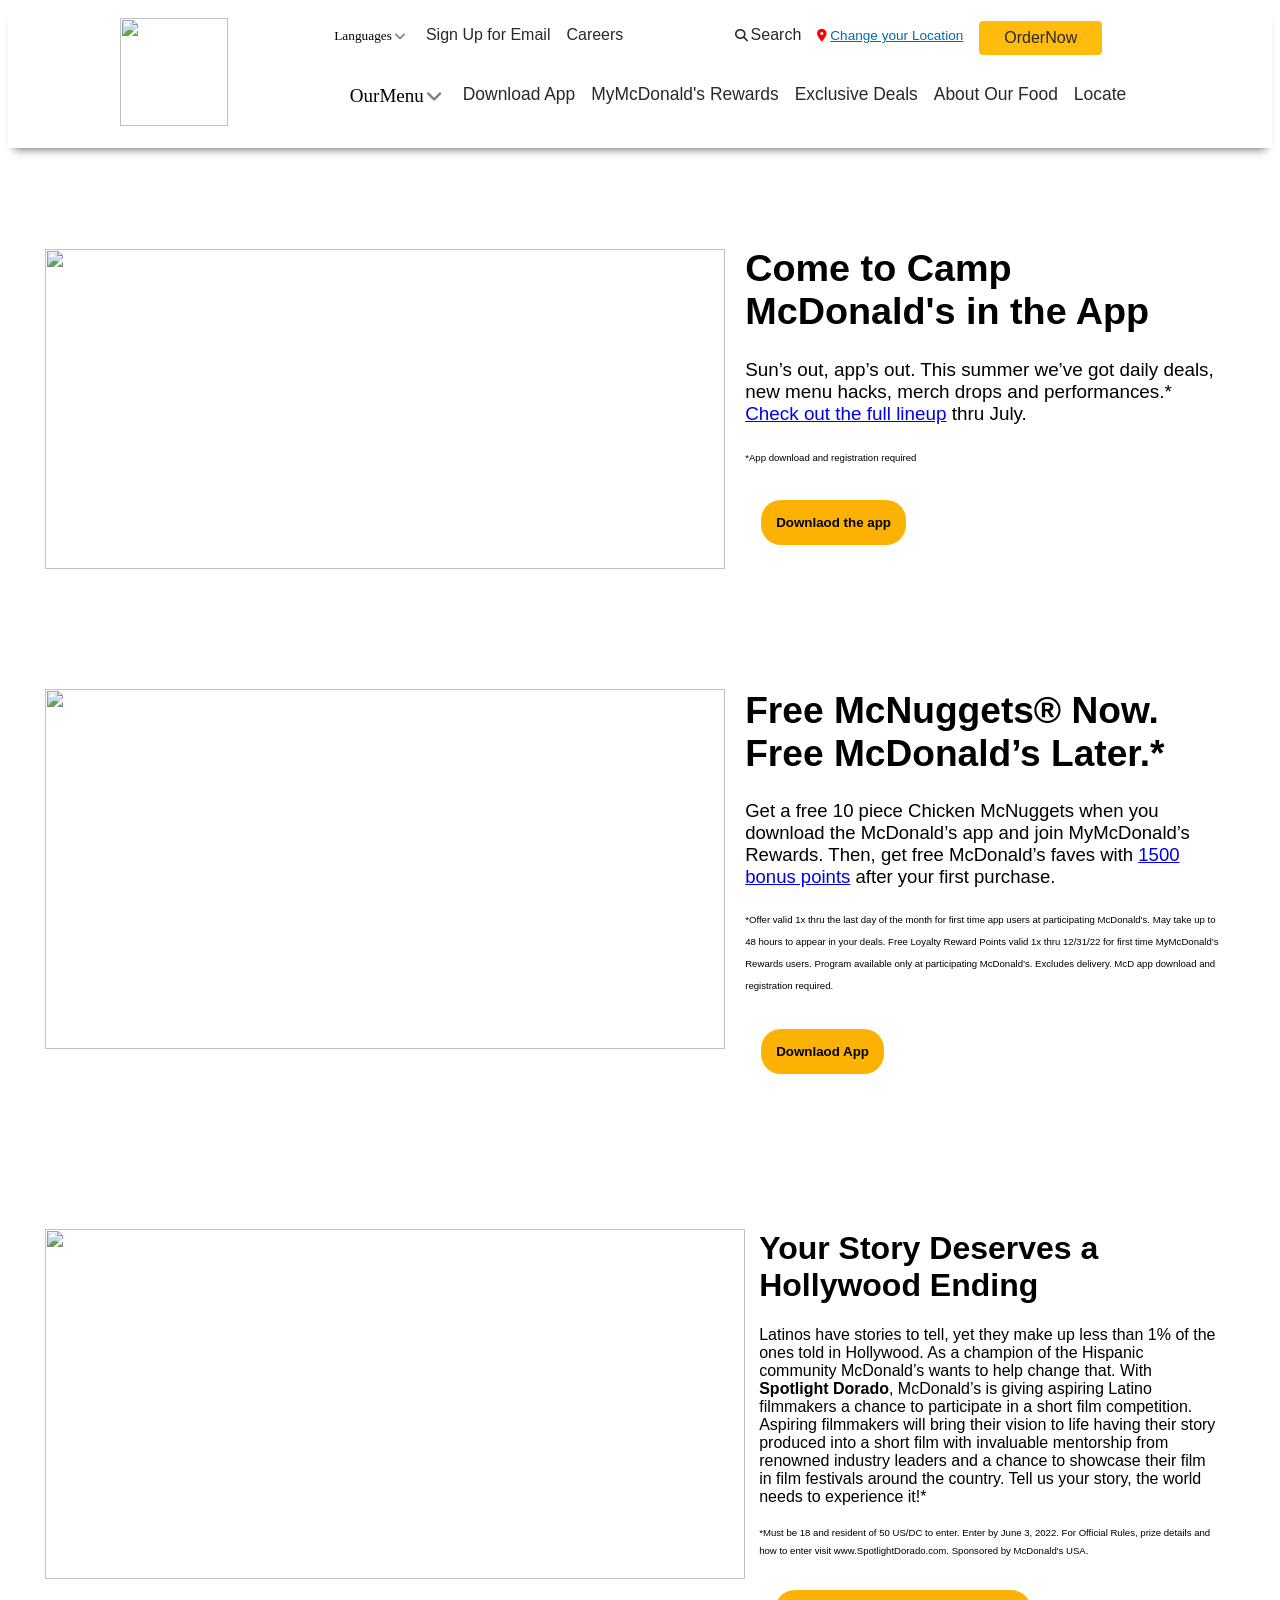
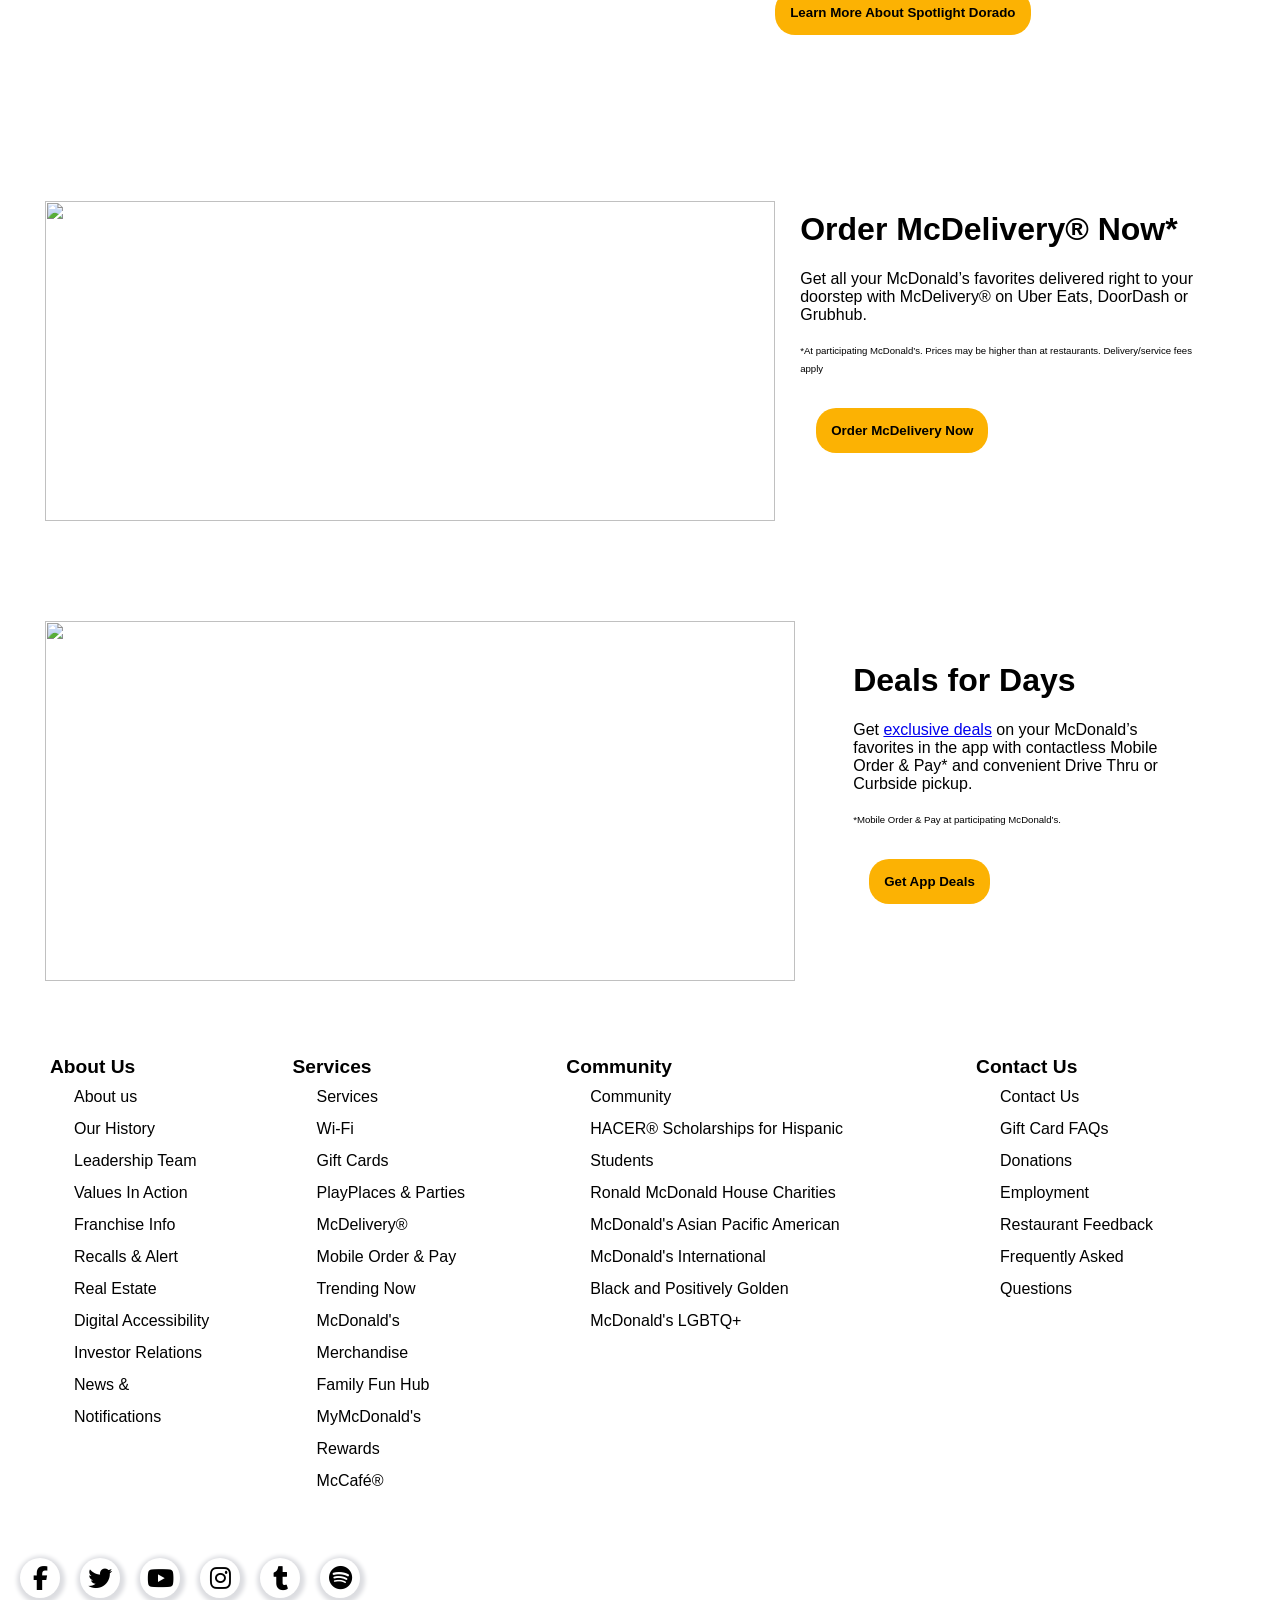
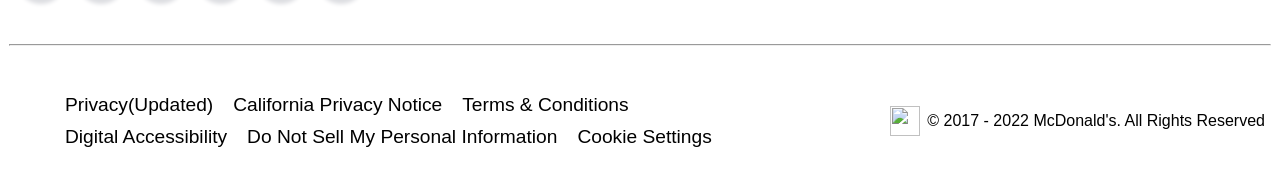
==== index.html @ 28e71dea "Rename" ====
<!DOCTYPE html>
<html lang="en">

<head>
    <meta charset="UTF-8">
    <meta http-equiv="X-UA-Compatible" content="IE=edge">
    <meta name="viewport" content="width=device-width, initial-scale=1.0">
    <title>McDonald's</title>
    <link rel="stylesheet" href="https://cdnjs.cloudflare.com/ajax/libs/font-awesome/6.1.1/css/all.min.css"
        integrity="sha512-KfkfwYDsLkIlwQp6LFnl8zNdLGxu9YAA1QvwINks4PhcElQSvqcyVLLD9aMhXd13uQjoXtEKNosOWaZqXgel0g=="
        crossorigin="anonymous" referrerpolicy="no-referrer" />

    <link rel="stylesheet" href="navbar.css">
    <link rel="stylesheet" href="food.css">
    <link rel="stylesheet" href="middle.css">
    <link rel="stylesheet" href="logo.css">
    <link rel="stylesheet" href="footer.css">

</head>

<body>
    <div class="OuterNav">
        <div class="InnerNav">
            <img src="/macclone/images/maclogo.jpg" alt="" class="maclogo">
            <div class="Datacontentnav1">
                <div class="Nav1List">
                    <ul class="ListItems-0">
                        <li class="language">
                            <button class="cls" onclick="langshow()">Languages<i
                                    class="fa-solid fa-angle-down langd"></i></button>
                            <ul class="lang">
                                <li>English</li>
                                <li>English</li>
                            </ul>
                        </li>
                        <li><a href="https://www.mcdonalds.com/us/en-us/mcdonalds-email-signup.html"
                                class="menulink">Sign Up for Email</a></li>
                        <li><a href="https://www.mcdonalds.com/us/en-us/mcdonalds-careers.html"
                                class="menulink">Careers</a></li>
                    </ul>
                </div>
                <div class="Nav2List">
                    <ul class="ListItems-1">
                        <li><i class="fa-solid fa-magnifying-glass"></i><a href="" class="menulink">Search</a></li>
                        <li><i class="fa-solid fa-location-dot"></i><a
                                href="https://www.mcdonalds.com/us/en-us/restaurant-locator.html" class="locn">Change
                                your Location</a></li>
                        <li><Button class="Ordernow">OrderNow</Button></li>
                        <li></li>
                    </ul>
                </div>
            </div>
            <div class="Datacontentnav2">
                <ul class="ListItems-2">
                    <li class="ourmenu"><button onclick="hideshow()">OurMenu<i
                                class="fa-solid fa-angle-down mend"></i></button>
                    </li>
                    <li><a href="https://www.mcdonalds.com/us/en-us/download-app.html" class="menulink">Download App</a>
                    </li>
                    <li><a href="https://www.mcdonalds.com/us/en-us/mymcdonalds.html" class="menulink">MyMcDonald's
                            Rewards</a></li>
                    <li><a href="https://www.mcdonalds.com/us/en-us/deals.html" class="menulink">Exclusive Deals</a>
                    </li>
                    <li><a href="https://www.mcdonalds.com/us/en-us/about-our-food.html" class="menulink">About Our
                            Food</a></li>
                    <li><a href="https://www.mcdonalds.com/us/en-us/restaurant-locator.html" class="menulink">Locate</a>
                    </li>
                </ul>
            </div>
        </div>
    </div>

    <div class="Outer">
        <div class="ForFoodMenu">
            <div class="ForFood">
                <ul class="Food">
                    <li><a href="" class="foodimage"><img src="/macclone/images/food1.jpg" alt=""></a><span
                            class="text">Beverages</span></li>
                    <li><a href="" class="foodimage"><img src="/macclone/images/food2.jpg" alt=""></a><span
                            class="text">Combo Meal</span></li>
                    <li><a href="" class="foodimage"><img src="/macclone/images/food3.jpg" alt=""></a><span
                            class="text">McCafé® Bakery</span></li>
                    <li><a href="" class="foodimage"><img src="/macclone/images/food4.jpg" alt=""></a><span
                            class="text">BreakFast</span></li>
                    <li><a href="" class="foodimage"><img src="/macclone/images/food5.jpg" alt=""></a><span
                            class="text">Dessert & Shakes</span></li>
                    <li><a href="" class="foodimage"><img src="/macclone/images/food6.jpg" alt=""></a><span
                            class="text">Snacks and sides</span></li>
                    <li><a href="" class="foodimage"><img src="/macclone/images/food7.jpg" alt=""></a><span
                            class="text">Burgers</span></li>
                    <li><a href="" class="foodimage"><img src="/macclone/images/food8.jpg" alt=""></a><span
                            class="text">Happy Meal®</span></li>
                    <li><a href="" class="foodimage"><img src="/macclone/images/food9.jpg" alt=""></a><span
                            class="text">$1 $2 $3 Dollar Menu*</span></li>
                    <li><a href="" class="foodimage"><img src="/macclone/images/food10.jpg" alt=""></a><span
                            class="text">Chicken & Sandwich</span></li>
                    <li><a href="" class="foodimage"><img src="/macclone/images/food11.jpg" alt=""></a><span
                            class="text">McCafé® Drinks</span></li>
                </ul>
            </div>
            <button class="foodbtn">View Full Menu</button>
        </div>
    </div>


    <div class="midcontent">
        <div class="image1">
            <img src="/macclone/images/mac1.jpg" alt="" class="image1 midimgs">
        </div>
        <div class="sidecontent1">
            <h1>Come to Camp McDonald's in the App</h1>
            <p>Sun’s out, app’s out. This summer we’ve got daily deals, new menu hacks, merch drops and performances.*
                <a href="/us/en-us/camp-mcdonalds.html">Check out the full lineup</a> thru July.
            </p>
            <p><span class="terms">*App download and registration required</span></p>
            <button class="midbtn">Downlaod the app</button>
        </div>
        <div class="image2">
            <img src="/macclone/images/mac2.jpg" alt="" class="image2 midimgs">
        </div>
        <div class="sidecontent2">
            <h1>Free McNuggets® Now. Free McDonald’s Later.*</h1>
            <p>Get a free 10 piece Chicken McNuggets when you download the McDonald’s app and join MyMcDonald’s Rewards.
                Then, get free McDonald’s faves with <a
                    href="https://www.mcdonalds.com/us/en-us/mymcdonalds.html#bonus-points">1500 bonus points</a> after
                your first purchase.</p>
            <p><span class="terms">
                    *Offer valid 1x thru the last day of the month for first time app users at participating McDonald's.
                    May take up to 48 hours to appear in your deals. Free Loyalty Reward Points valid 1x thru 12/31/22
                    for first time MyMcDonald’s Rewards users. Program available only at participating McDonald’s.
                    Excludes delivery. McD app download and registration required.
                </span></p>
            <button class="midbtn">Downlaod App</button>
        </div>
        <div class="image3 midimgs">
            <img src="/macclone/images/mac3.jpg" alt="" class="image3">
        </div>
        <div class="sidecontent3">
            <h1>Your Story Deserves a Hollywood Ending</h1>
            <p>Latinos have stories to tell, yet they make up less than 1% of the ones told in Hollywood. As a champion
                of the Hispanic community McDonald’s wants to help change that. With <b>Spotlight Dorado</b>, McDonald’s
                is giving aspiring Latino filmmakers a chance to participate in a short film competition. Aspiring
                filmmakers will bring their vision to life having their story produced into a short film with invaluable
                mentorship from renowned industry leaders and a chance to showcase their film in film festivals around
                the country. Tell us your story, the world needs to experience&nbsp;it!*</p>
            <p><span class="terms">*Must be 18 and resident of 50 US/DC to enter. Enter by June 3, 2022. For
                    Official Rules, prize details and how to enter visit www.SpotlightDorado.com. Sponsored by
                    McDonald's USA.</span></p>
            <button class="midbtn">Learn More About Spotlight Dorado</button>
        </div>
        <div class="image4 midimgs">
            <img src="/macclone/images/mac4.jpg" alt="" class="image4">
        </div>
        <div class="sidecontent4">
            <h1>Order McDelivery® Now*</h1>
            <p>Get all your McDonald’s favorites delivered right to your doorstep with McDelivery® on Uber&nbsp;Eats,
                DoorDash or Grubhub.</p>
            <p><span class="terms">*At participating McDonald’s. Prices may be higher than at restaurants.
                    Delivery/service fees apply</span></p>
            <button class="midbtn">Order McDelivery Now</button>
        </div>
        <div class="image5">
            <img src="/macclone/images/mac5.jpg" alt="" class="image5 midimgs">
        </div>
        <div class="sidecontent5">
            <h1>Deals for Days</h1>
            <p>Get&nbsp;<a href="/us/en-us/deals.html">exclusive deals</a>&nbsp;on your McDonald’s favorites in the app
                with contactless Mobile Order &amp; Pay* and convenient Drive Thru or Curbside pickup.</p>
            <p><span class="terms">*Mobile Order &amp; Pay at participating McDonald’s.</span></p>
            <button class="midbtn">Get App Deals</button>
        </div>
    </div>


    <div class="Footer">
        <ul class="List">
            <div class="footnbtn">
                <div class="justest">
                    <li class="content">

                        <h2 class="heading">About Us</h2>
                        <ul class="inner-content" id="inner-content">
                            <li class="gapping"> <a href="https://www.mcdonalds.com/us/en-us/about-us.html"
                                    class="infolink">About us</a></li>
                            <li class="gapping"> <a href="https://www.mcdonalds.com/us/en-us/about-us/our-history.html"
                                    class="infolink">Our History</a></li>
                            <li class="gapping"> <a
                                    href="https://www.mcdonalds.com/us/en-us/about-us/leadership-team.html"
                                    class="infolink">Leadership Team</a></li>
                            <li class="gapping"> <a
                                    href="https://www.mcdonalds.com/us/en-us/about-us/values-in-action.html"
                                    class="infolink">Values In Action</a></li>
                            <li class="gapping"> <a href="https://www.mcdonalds.com/us/en-us/us-franchising.html"
                                    class="infolink">Franchise Info</a></li>
                            <li class="gapping"> <a href="https://www.mcdonalds.com/us/en-us/about-us/recalls.html"
                                    class="infolink">Recalls & Alert</a></li>
                            <li class="gapping"> <a
                                    href="https://www.mcdonalds.com/us/en-us/about-us/franchising/real-estate.html"
                                    class="infolink">Real Estate</a></li>
                            <li class="gapping"> <a href="https://www.mcdonalds.com/us/en-us/accessibility.html"
                                    class="infolink">Digital Accessibility</a></li>
                            <li class="gapping"> <a href="https://corporate.mcdonalds.com/corpmcd/investors.html"
                                    class="infolink">Investor Relations</a></li>
                            <li class="gapping"> <a href="https://corporate.mcdonalds.com/corpmcd/our-stories.html"
                                    class="infolink">News & Notifications</a></li>
                        </ul>
                    </li>
                </div>
                <button onclick="navbtn()" class="headingbtn" id="headbtn">▼</button>
            </div>

            <div class="footnbtn">
                <div class="justest">
                    <li class="content">
                        <h2 class="heading">Services<span></span></h2>
                        <ul class="inner-content" id="inner-content2">
                            <li class="gapping"> <a href="" class="infolink">Services</a></li>
                            <li class="gapping"> <a href="" class="infolink">Wi-Fi</a></li>
                            <li class="gapping"> <a href="" class="infolink">Gift Cards</a></li>
                            <li class="gapping"> <a href="" class="infolink">PlayPlaces & Parties</a></li>
                            <li class="gapping"> <a href="" class="infolink">McDelivery®</a></li>
                            <li class="gapping"> <a href="" class="infolink">Mobile Order & Pay</a></li>
                            <li class="gapping"> <a href="" class="infolink">Trending Now</a></li>
                            <li class="gapping"> <a href="" class="infolink">McDonald's Merchandise</a></li>
                            <li class="gapping"> <a href="" class="infolink">Family Fun Hub</a></li>
                            <li class="gapping"><a href="" class="infolink">MyMcDonald's Rewards</a></li>
                            <li class="gapping"> <a href="" class="infolink">McCafé®</a></li>
                        </ul>
                    </li>
                </div>
                <button onclick="navbtn2()" class="headingbtn" id="headbtn2">▼</button>
            </div>

            <div class="footnbtn">
                <div class="justest">
                    <li class="content">
                        <h2 class="heading">Community</h2>
                        <ul class="inner-content" id="inner-content3">
                            <li class="gapping"> <a href="" class="infolink">Community</a></li>
                            <li class="gapping"> <a href="" class="infolink">HACER® Scholarships for Hispanic
                                    Students</a></li>
                            <li class="gapping"> <a href="" class="infolink">Ronald McDonald House Charities</a></li>
                            <li class="gapping"> <a href="" class="infolink">McDonald's Asian Pacific American</a></li>
                            <li class="gapping"> <a href="" class="infolink">McDonald's International</a></li>
                            <li class="gapping"> <a href="" class="infolink">Black and Positively Golden</a></li>
                            <li class="gapping"> <a href="" class="infolink">McDonald's LGBTQ+</a></li>
                        </ul>
                    </li>
                </div>
                <button onclick="navbtn3()" class="headingbtn" id="headbtn3">▼</button>
            </div>

            <div class="footnbtn">
                <div class="justest">
                    <li class="content">
                        <h2 class="heading">Contact Us</h2>
                        <ul class="inner-content" id="inner-content4">
                            <li class="gapping"> <a href="" class="infolink">Contact Us</a></li>
                            <li class="gapping"> <a href="" class="infolink">Gift Card FAQs</a></li>
                            <li class="gapping"> <a href="" class="infolink">Donations</a></li>
                            <li class="gapping"> <a href="" class="infolink">Employment</a></li>
                            <li class="gapping"> <a href="" class="infolink">Restaurant Feedback</a></li>
                            <li class="gapping"> <a href="" class="infolink">Frequently Asked Questions</a></li>
                        </ul>
                    </li>
                </div>
                <button onclick="navbtn4()" class="headingbtn" id="headbtn4">▼</button>
            </div>

        </ul>
    </div>


    <div class="Social-logo">
        <div class="icons">
            <a href="" class="logo-link"><i class="fa-brands fa-facebook-f"></i></a>
            <a href="" class="logo-link"><i class="fa-brands fa-twitter"></i></a>
            <a href="" class="logo-link"><i class="fa-brands fa-youtube"></i></a>
            <a href="" class="logo-link"><i class="fa-brands fa-instagram"></i></a>
            <a href="" class="logo-link"><i class="fa-brands fa-tumblr"></i></a>
            <a href="" class="logo-link"><i class="fa-brands fa-spotify"></i></a>
        </div>

        <div class="link-image">
            <a href="https://apps.apple.com/us/app/mcdonalds-mobile/id922103212" class="images"><img
                    src="/macclone/images/apple.png" alt=""></a>

            <a href="https://play.google.com/store/apps/details?id=com.mcdonalds.app&hl=en" class="images"><img
                    src="/macclone/images/googleplay.png" alt=""></a>
        </div>
    </div>
    <hr class="hrline">
    <div class="lowernav-content">
        <div class="InnerLower">
            <ul class="LowerList">
                <li class="lowercontent">Privacy(Updated)</li>
                <li class="lowercontent">California Privacy Notice</li>
                <li class="lowercontent">Terms & Conditions</li>
                <li class="lowercontent">Digital Accessibility</li>
                <li class="lowercontent">Do Not Sell My Personal Information</li>
                <li class="lowercontent">Cookie Settings</li>
            </ul>
        </div>
        <div class="minilogo">
            <img src="/macclone/images/minimac.jpg" alt="" class="lowlogo">
            <p class="pararight">© 2017 - 2022&nbsp;McDonald's. All Rights Reserved</p>
        </div>
    </div>

    <script src="click.js"></script>
</body>

</html>
---- navbar.css ----
.OuterNav{
    padding: 15px;
    margin-top: -5px;
    /* border: 1px solid goldenrod; */
    box-shadow: 0 0.5em 0.5em -0.4em grey;
    /* box-shadow: rgb(0 0 0 / 43%) 0 0 1rem 0; */
    /* border-bottom: #292929; */
    /* width: 100vw; */
    /* width: 100%; */
}
.InnerNav{
    /* border: 1px solid red; */
    /* padding: 10px; */
    display: grid;
    grid-template-columns: 165px auto auto auto;
    width: 1040px;
    height: 115px;
    margin: auto;
    /* flex-direction: column; */
    /* width: fit-content; */
    /* display: flex; */
    /* gap: 2rem; */
}
.maclogo{
    grid-column-start: 1;
    grid-row-start: 1;
    grid-row-end: 3;
    width: 108px;
    height: 108px;
}
.Datacontentnav1{
    position: relative;
    right: -2.4rem;
    width: 830px;
    height: 41.50px;
    /* border: 1px solid violet; */
    display: flex;
    justify-content: space-between;
    grid-column-start: 2;
    grid-row-start: 1;
    grid-column-end: 5;
}
.Nav1List{
    /* overflow: hidden; */
    /* border: 1px solid purple; */
    width: max(300px, auto);
    /* padding-right: 1rem; */
}
.Nav2List{
    /* border: 1px solid black; */
    /* width: max(300px,auto); */
    /* box-sizing: border-box; */
}
.Datacontentnav2{
    width: 860px;
    /* height: 47.500px; */
    /* margin-top: 2rem; */
    /* border: 1px solid green; */
    /* display: flex; */
    grid-column-start: 2;
    grid-row-start: 2;
    grid-column-end: 4;
}

.ListItems-0{
    /* box-sizing: border-box; */
    list-style: none;
    display: flex;
    gap: 1rem;
    position: relative;
    top: -0.5rem;
    left: -2.2rem;

}
.ListItems-1{
    /* justify-items: left; */
    position: relative;
    top: -0.5rem;
    left: -2.2rem;
    list-style: none;
    display: flex;
    gap: 1rem;
    
}
.ListItems-2{
    list-style: none;
    display: flex;
    gap: 1rem;
    align-items: stretch;
    justify-content:center;
    font-size: 1.09rem;

}
.Ordernow{
    /* box-sizing: border-box; */
    position: relative;
    border: none;
    border-radius: 4px;
    background: #ffbc0d;
    color: #292929;
    padding: 8px 25px;
    font-size: 1rem;
    top: -0.3rem;
    /* margin-left: 30px ; */
}

.fa-magnifying-glass{
    color: #292929;
    margin-right: 3px ;
    font-size: 0.8rem;
}
.fa-location-dot{
    font-size: 0.8rem;
    color: red;
    margin-right: 3px;
}
.lang{
    display: none;
    border:  0.0625rem solid #cecece;
    position: relative ;
    top: 1.4rem;
    right: 2rem;
    background: #fff;
    width: 100px;
    height: 70px;
    list-style: none;
    font-size: 18px;
    text-align:left;
    line-height:2 ;
}
.menulink{
    text-decoration: none;
    color: #292929;
    /* letter-spacing: 2px; */
}
/* Took from site */
.lang::after{
    content: "";
    display: block;
    position: absolute;
    top: -0.375rem;
    left: 45%;
    width: 0.625rem;
    height: 0.625rem;
    background: #fff;
    border-right: 0.0625rem solid #cecece;
    border-bottom: 0.0625rem solid #cecece;
    transform: rotate(-135deg);
}

.language button{
    font-family: Georgia;
    background-color: #fff;
    border-style: none;
    
}
.ourmenu button{
    font-size: 1.19rem;
    background-color: #fff;
    border-style: none;
    font-family: Georgia;
}
.fa-angle-down{
    position: relative;
    color: gray;
    top:1px;
    left: 2px;
    
}
.locn{
    color: #006bae;
    font-size: 0.85rem;
}
/* .ourmenu:hover{
    display: block;
} */
---- food.css ----
.Outer{
    /* box-shadow: rgb(0 0 0 / 60%) 0px 0px 1rem; */
    border: 1px solid gray;
    /* background-color: rgba(255, 255, 255, 0.25); */
    border-radius: 5px;
    display: none;
    position: relative;
    top: 0.1rem;
    padding: 1rem 0;
}
.ForFoodMenu{
    margin: auto;
    width: fit-content;
    overflow: hidden;
    box-sizing: border-box;
    /* border: 1px solid blue; */
    display: flex;
    flex-direction: column;
    align-items: center;
    /* padding: 10px; */
}
.ForFood{
    /* border: 1px solid red; */
    width: 1200px;
    margin: auto;
}
.Food{
    margin: auto;
    width: 800px;
    display: grid;
    grid-template-columns: repeat(3,1fr);
    grid-template-rows: repeat(4, 1fr);
    column-gap: 1rem;
    list-style: none;
}
.text{
    position: relative;
    top: -2rem;
    left: 2rem;
}
.foodbtn{
    border: 1px solid #adadad;
    border-radius: 5px;
    background: #fff;
    color: #292929;
    margin-top: 2rem;
    margin-bottom: 1rem;
    padding: 13px 15px;
    font-size: 1rem;
    /* text-align: center; */
}
.foodbtn:hover, .foodimage img:hover{
    /* box-shadow: 0 0.09375rem 0.09375rem 0 rgb(0 0 0 ); */
    transform: translateY(-10px);

}
---- middle.css ----
body{
    font-family: Speedee,-apple-system,BlinkMacSystemFont,Segoe UI,Roboto,Helvetica Neue,Arial,Noto Sans,sans-serif;

}

.midcontent{
    box-sizing: border-box;
    overflow: hidden;
    padding: 5px;
    width: 1200px;   
    height: max-content;
    /* border: 1px solid green; */
    /* margin-left: 15.2rem; */
    margin: auto;
    margin-top: 6rem;
   display: grid;
   grid-template-columns: repeat(2,660.2px);
   /* grid-template-rows: repeat(4, 1fr); */
   row-gap: 100px;
}

.image1{
    /* border: 1px solid saddlebrown; */
    width: 680px ;
    height: 320px;
}
.sidecontent1{
    box-sizing: border-box;
    margin-left: 2.5rem;
    font-size: 1.18rem;
    /* padding: 10px; */
    width: 480px;
    height: 340px;
    /* border: 1px solid red; */
}
.sidecontent1 h1{
    margin-top: -0.1rem;
}

.image2{
    /* border: 1px solid saddlebrown; */
    width: 680px;
    height: 360px;
}
.sidecontent2{
    box-sizing: border-box;
    /* padding: 10px; */
    width: 480px;
    height: 440px;
    font-size: 1.16rem;
    margin-left: 2.5rem;

    /* border: 1px solid red; */
}
.sidecontent2 h1{
    margin-top: -0rem;
}

.image3{
    /* border: 1px solid saddlebrown; */
    width: 700px;
    height: 350px;  
}
.sidecontent3{
    margin-left: 3rem;
    padding: 6px;
    width: 460px;
    height: 460px;
    /* border: 1px solid red; */
    /* box-sizing: border-box; */
}
.sidecontent3 h1{
    margin-top: -0.3rem;
}

.image4{
    /* border: 1px solid saddlebrown; */
    width: 730px;
    height: 320px;
    
}
.sidecontent4{
    font-size: 1rem;
    box-sizing: border-box;
    margin-left: 5rem;
    padding: 15px;
    width: 440px;
    height: 300px;
    /* border: 1px solid red; */
}
.sidecontent4 h1{
    margin-top: -0.3rem;
}

.image5{
    /* border: 1px solid saddlebrown; */
    width: 750px;
    height: 360px;
    
}
.sidecontent5{
    font-size: 1rem;
    box-sizing: border-box;
    margin-left: 8rem;
    padding: 20px;
    width: 380px;
    height: 340px;
    /* border: 1px solid red; */
}

.terms{
    font-size: 0.6rem;
}
.midbtn{
    border-style: none;
    margin-top: 1rem;
    margin-left: 1rem;
    font-weight: bold;
    border-radius: 20px;
    background: #fcb203;
    padding: 15px;
}
/* Extra */
.midbtn:hover{
    background-color: chocolate;
    color: white;
    transform: translateY(-10%);
    box-shadow: 2px 2px sandybrown;
}
.midimgs:hover{
    transform: translatex(15px);
}

@media (max-width:880px){
   
    .midcontent{
        display: flex;
        flex-direction: column;
        flex-wrap: wrap;
        width: max-content;
        margin-left: 0;
        padding: 0;
        /* font-size: 10rem; */
    }
    .sidecontent1{
        min-width:fit-content;
         height: 300px;
         line-height: 1.5;
         font-size: 1rem;
         margin-left: 0;
        }
        .sidecontent2{
            min-width:fit-content;
            line-height: 1.5;
            font-size: 1rem;
        }
        .sidecontent3{
            min-width:fit-content;
            margin-left: 0;
            text-align: center;
            line-height: 1.5;
            font-size: 1rem;
        }
        .sidecontent4{
            height: 300px;
            min-width:fit-content;
            font-size: 1rem;
            margin-left: 0;
        }
        .sidecontent5{
            min-width:fit-content;
            font-size: 1rem;
            margin-left: 0;
    }
}
---- logo.css ----
.Social-logo{
    width: 1260px;
    margin: auto;
    /* border: 1px solid red; */
    display: flex;
    flex-wrap:wrap;
    justify-content: space-between;
    align-items: center;
    overflow: hidden;
    position: relative;
    top: 2.5rem;
}

.logo-link{
    width: 40px;
    height: 40px;
    background-color: #fff;
    border:  black;
    border-radius: 50%;
    margin: 0 10px;
    text-align: center;
    overflow: hidden;
    box-shadow: 1px 2px 4px 4px #dcdde1;
    position: relative;
}
.icons{
    display: flex;
    flex-wrap:wrap;
    width: max-content;
  
}
.logo-link i{
    font-size: 1.5rem ;
    color: black;
    position: relative;
    top: 0.5rem;
    transition: all 0.5s linear;
}
 
.logo-link:hover i{
    transform: scale(1.4) rotatey(360deg);
}

.link-image{
    display: flex;
    flex-wrap: wrap;
    justify-content: space-around;
    align-items: center;
    height: 100px;
}

.lowernav-content{
    position: relative;
    top: 1rem;
    margin: auto;
    width: 1250px;
    /* border: 1px solid green; */
    display: flex;
    justify-content: space-between;
    box-sizing: border-box;
}
.hrline{
    margin-top: 3.5rem;
    width: 1260px;
    overflow: visible;
}
  
.InnerLower{
    width: 60%;
    /* border: 1px solid blue; */
    box-sizing: border-box;
}
.LowerList{
    display: flex;
    align-items: center;
    list-style: none;
    flex-wrap: wrap;
    line-height: 2rem;
    overflow: hidden;
    font-size: 1.2rem;
}
.lowercontent{
    margin: 0 10px;
}
.lowlogo{
    width: 30px;
    height: 30px;
}
.minilogo{
    overflow: hidden;
    box-sizing: border-box;
    width: 30%;
    display: flex;
    flex-wrap: wrap;
    justify-content: space-between;
    align-items: center;
}

@media (max-width:880px){
.lowernav-content{
    width: auto;
    /* flex-wrap: wrap; */
}
.Social-logo{
    padding-top: 1rem;
    justify-content: center;
    width: auto;
}
.hrline{
    width: auto;
}
    
}
---- footer.css ----
.Footer{
    position: relative;
    top: 2.4rem;
    /* border: 1px solid blue; */
    width: 1260px;
    margin: auto;
    height: max-content;
}

.footnbtn{
    /* border: 1px solid red; */
    margin-right: 2rem;
    display: flex;
    justify-content: space-between;

}


.infolink{
    text-decoration: none;
    color: black;
    margin-right: 2rem;
    line-height: 2rem;
}

.heading{
    font-size: 1.2rem;
}
ul{
    list-style: none;
}
.List{
    display: flex;
    text-align: left;
    justify-content: space-around;
   
}
.inner-content{
    position: relative;
    left: -1rem;
    top:-0.8rem
}
 .headingbtn{
    display: none;
}

/* WHEN SCREEN IS SMALL */
@media (max-width:880px) {
    .Footer{
        width: auto;
    }
    .inner-content{
        display: none;
        text-align: start;
    }
    .List{
       display: flex;
       flex-direction: column;
       flex-wrap: wrap;
       justify-content: center;
    }
    .heading{
        text-align: start;
        padding: 5px;
        font-weight: normal;
       
    }

    .headingbtn{
        align-content: center;
            display: block;
            border-style: none;
            height: 20px;
            margin-top: 1.2rem;
            background-color: #fff;
           
        }
}
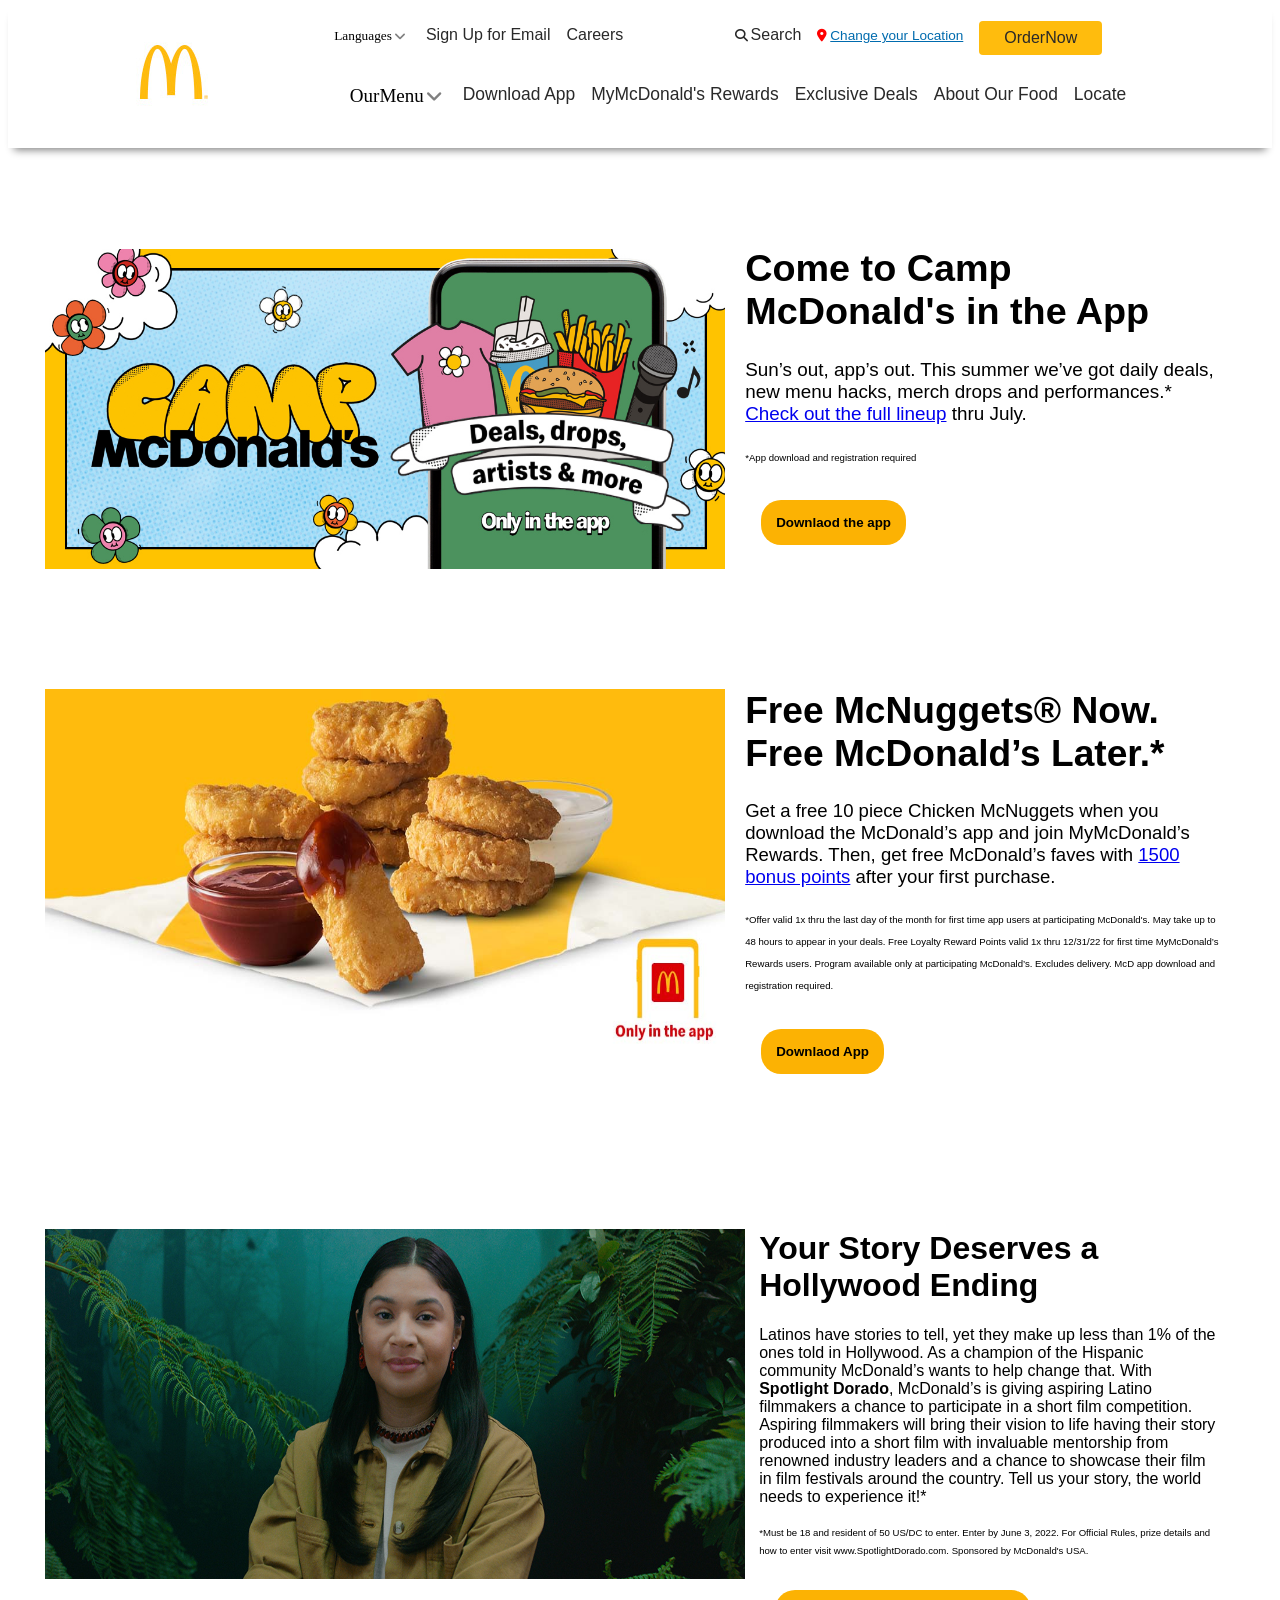
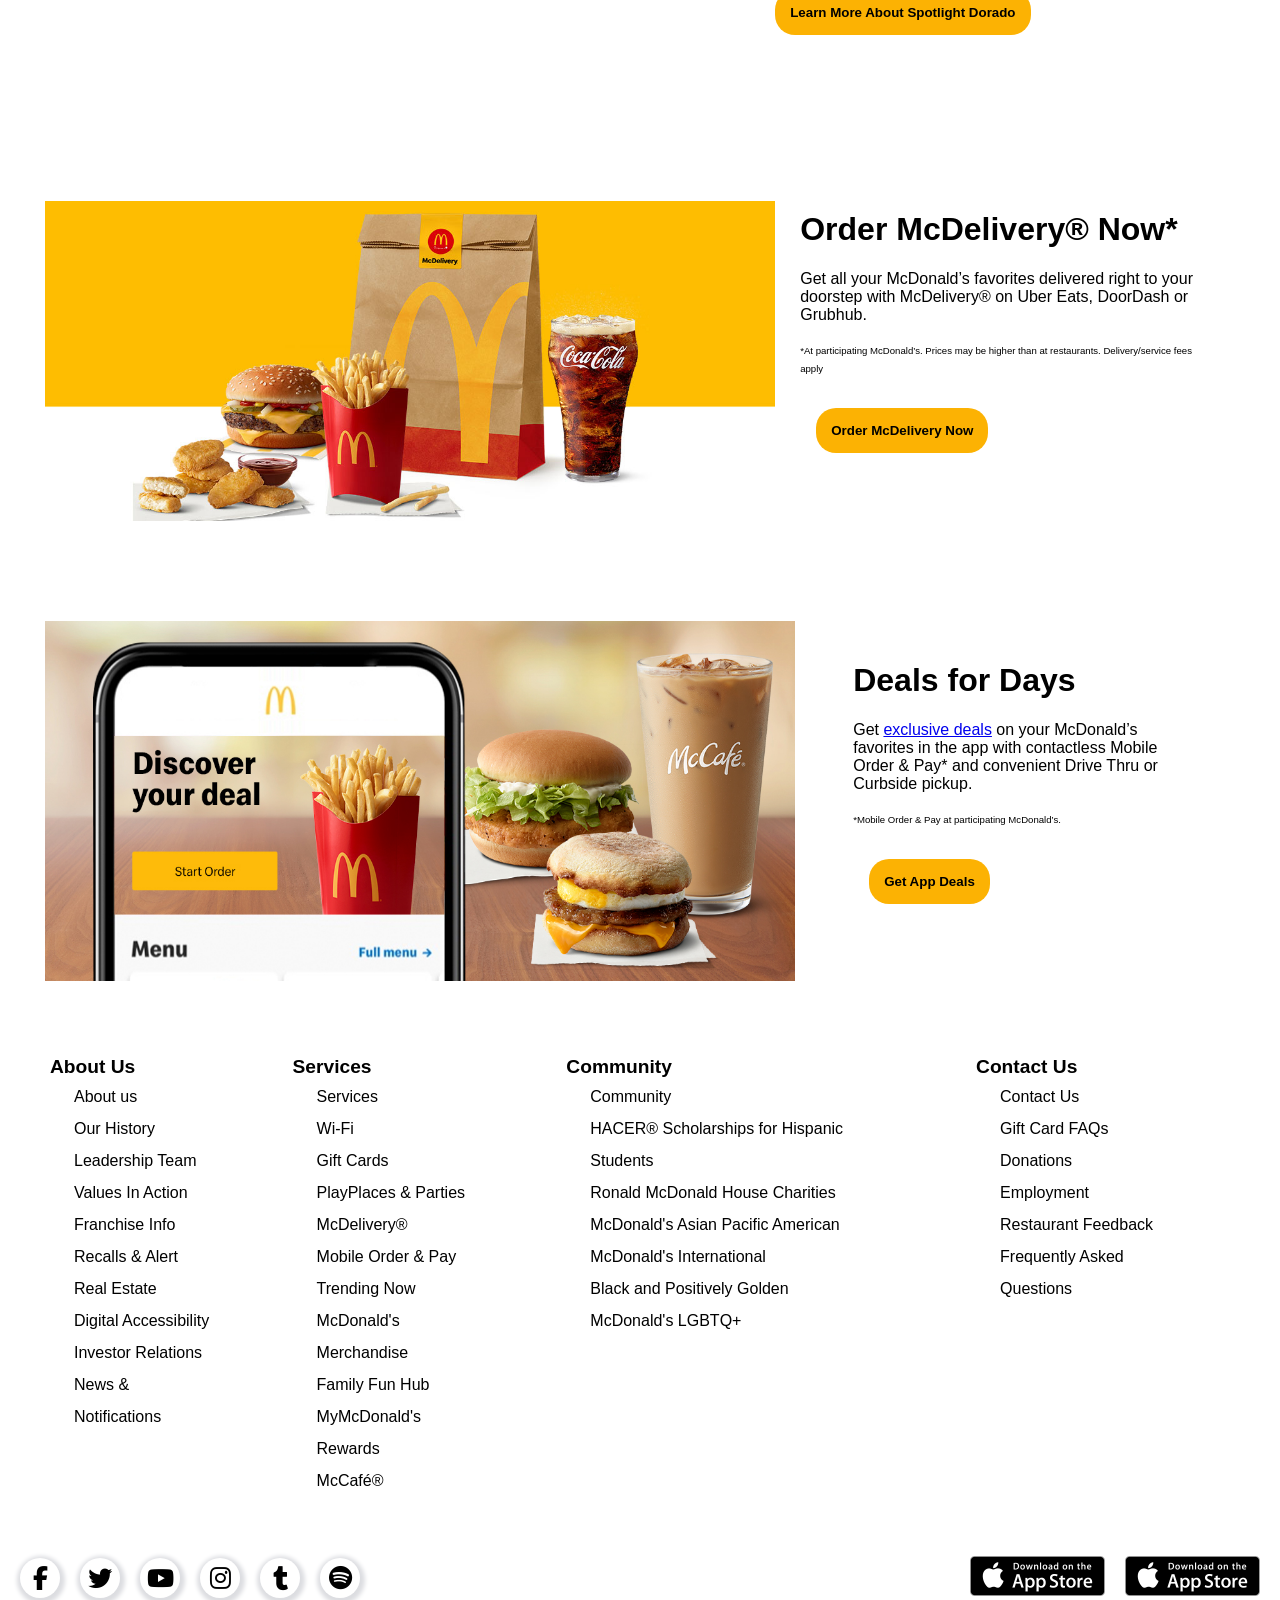
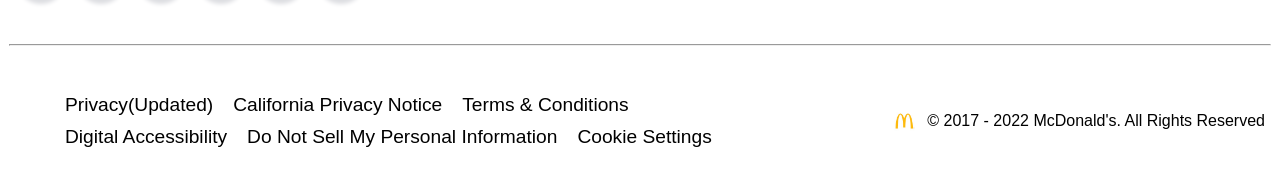
==== commit 35e46a29: "change images directory" ====
--- a/index.html
+++ b/index.html
@@ -21,7 +21,7 @@
 <body>
     <div class="OuterNav">
         <div class="InnerNav">
-            <img src="/macclone/images/maclogo.jpg" alt="" class="maclogo">
+            <img src="/images/maclogo.jpg" alt="" class="maclogo">
             <div class="Datacontentnav1">
                 <div class="Nav1List">
                     <ul class="ListItems-0">
@@ -74,27 +74,27 @@
         <div class="ForFoodMenu">
             <div class="ForFood">
                 <ul class="Food">
-                    <li><a href="" class="foodimage"><img src="/macclone/images/food1.jpg" alt=""></a><span
+                    <li><a href="" class="foodimage"><img src="/images/food1.jpg" alt=""></a><span
                             class="text">Beverages</span></li>
-                    <li><a href="" class="foodimage"><img src="/macclone/images/food2.jpg" alt=""></a><span
+                    <li><a href="" class="foodimage"><img src="/images/food2.jpg" alt=""></a><span
                             class="text">Combo Meal</span></li>
-                    <li><a href="" class="foodimage"><img src="/macclone/images/food3.jpg" alt=""></a><span
+                    <li><a href="" class="foodimage"><img src="/images/food3.jpg" alt=""></a><span
                             class="text">McCafé® Bakery</span></li>
-                    <li><a href="" class="foodimage"><img src="/macclone/images/food4.jpg" alt=""></a><span
+                    <li><a href="" class="foodimage"><img src="/images/food4.jpg" alt=""></a><span
                             class="text">BreakFast</span></li>
-                    <li><a href="" class="foodimage"><img src="/macclone/images/food5.jpg" alt=""></a><span
+                    <li><a href="" class="foodimage"><img src="/images/food5.jpg" alt=""></a><span
                             class="text">Dessert & Shakes</span></li>
-                    <li><a href="" class="foodimage"><img src="/macclone/images/food6.jpg" alt=""></a><span
+                    <li><a href="" class="foodimage"><img src="/images/food6.jpg" alt=""></a><span
                             class="text">Snacks and sides</span></li>
-                    <li><a href="" class="foodimage"><img src="/macclone/images/food7.jpg" alt=""></a><span
+                    <li><a href="" class="foodimage"><img src="/images/food7.jpg" alt=""></a><span
                             class="text">Burgers</span></li>
-                    <li><a href="" class="foodimage"><img src="/macclone/images/food8.jpg" alt=""></a><span
+                    <li><a href="" class="foodimage"><img src="/images/food8.jpg" alt=""></a><span
                             class="text">Happy Meal®</span></li>
-                    <li><a href="" class="foodimage"><img src="/macclone/images/food9.jpg" alt=""></a><span
+                    <li><a href="" class="foodimage"><img src="/images/food9.jpg" alt=""></a><span
                             class="text">$1 $2 $3 Dollar Menu*</span></li>
-                    <li><a href="" class="foodimage"><img src="/macclone/images/food10.jpg" alt=""></a><span
+                    <li><a href="" class="foodimage"><img src="/images/food10.jpg" alt=""></a><span
                             class="text">Chicken & Sandwich</span></li>
-                    <li><a href="" class="foodimage"><img src="/macclone/images/food11.jpg" alt=""></a><span
+                    <li><a href="" class="foodimage"><img src="/images/food11.jpg" alt=""></a><span
                             class="text">McCafé® Drinks</span></li>
                 </ul>
             </div>
@@ -105,7 +105,7 @@
 
     <div class="midcontent">
         <div class="image1">
-            <img src="/macclone/images/mac1.jpg" alt="" class="image1 midimgs">
+            <img src="/images/mac1.jpg" alt="" class="image1 midimgs">
         </div>
         <div class="sidecontent1">
             <h1>Come to Camp McDonald's in the App</h1>
@@ -116,7 +116,7 @@
             <button class="midbtn">Downlaod the app</button>
         </div>
         <div class="image2">
-            <img src="/macclone/images/mac2.jpg" alt="" class="image2 midimgs">
+            <img src="/images/mac2.jpg" alt="" class="image2 midimgs">
         </div>
         <div class="sidecontent2">
             <h1>Free McNuggets® Now. Free McDonald’s Later.*</h1>
@@ -133,7 +133,7 @@
             <button class="midbtn">Downlaod App</button>
         </div>
         <div class="image3 midimgs">
-            <img src="/macclone/images/mac3.jpg" alt="" class="image3">
+            <img src="/images/mac3.jpg" alt="" class="image3">
         </div>
         <div class="sidecontent3">
             <h1>Your Story Deserves a Hollywood Ending</h1>
@@ -149,7 +149,7 @@
             <button class="midbtn">Learn More About Spotlight Dorado</button>
         </div>
         <div class="image4 midimgs">
-            <img src="/macclone/images/mac4.jpg" alt="" class="image4">
+            <img src="/images/mac4.jpg" alt="" class="image4">
         </div>
         <div class="sidecontent4">
             <h1>Order McDelivery® Now*</h1>
@@ -160,7 +160,7 @@
             <button class="midbtn">Order McDelivery Now</button>
         </div>
         <div class="image5">
-            <img src="/macclone/images/mac5.jpg" alt="" class="image5 midimgs">
+            <img src="/images/mac5.jpg" alt="" class="image5 midimgs">
         </div>
         <div class="sidecontent5">
             <h1>Deals for Days</h1>
@@ -283,10 +283,10 @@
 
         <div class="link-image">
             <a href="https://apps.apple.com/us/app/mcdonalds-mobile/id922103212" class="images"><img
-                    src="/macclone/images/apple.png" alt=""></a>
+                    src="/images/apple.png" alt=""></a>
 
             <a href="https://play.google.com/store/apps/details?id=com.mcdonalds.app&hl=en" class="images"><img
-                    src="/macclone/images/googleplay.png" alt=""></a>
+                    src="/images/googleplay.png" alt=""></a>
         </div>
     </div>
     <hr class="hrline">
@@ -302,7 +302,7 @@
             </ul>
         </div>
         <div class="minilogo">
-            <img src="/macclone/images/minimac.jpg" alt="" class="lowlogo">
+            <img src="/images/minimac.jpg" alt="" class="lowlogo">
             <p class="pararight">© 2017 - 2022&nbsp;McDonald's. All Rights Reserved</p>
         </div>
     </div>
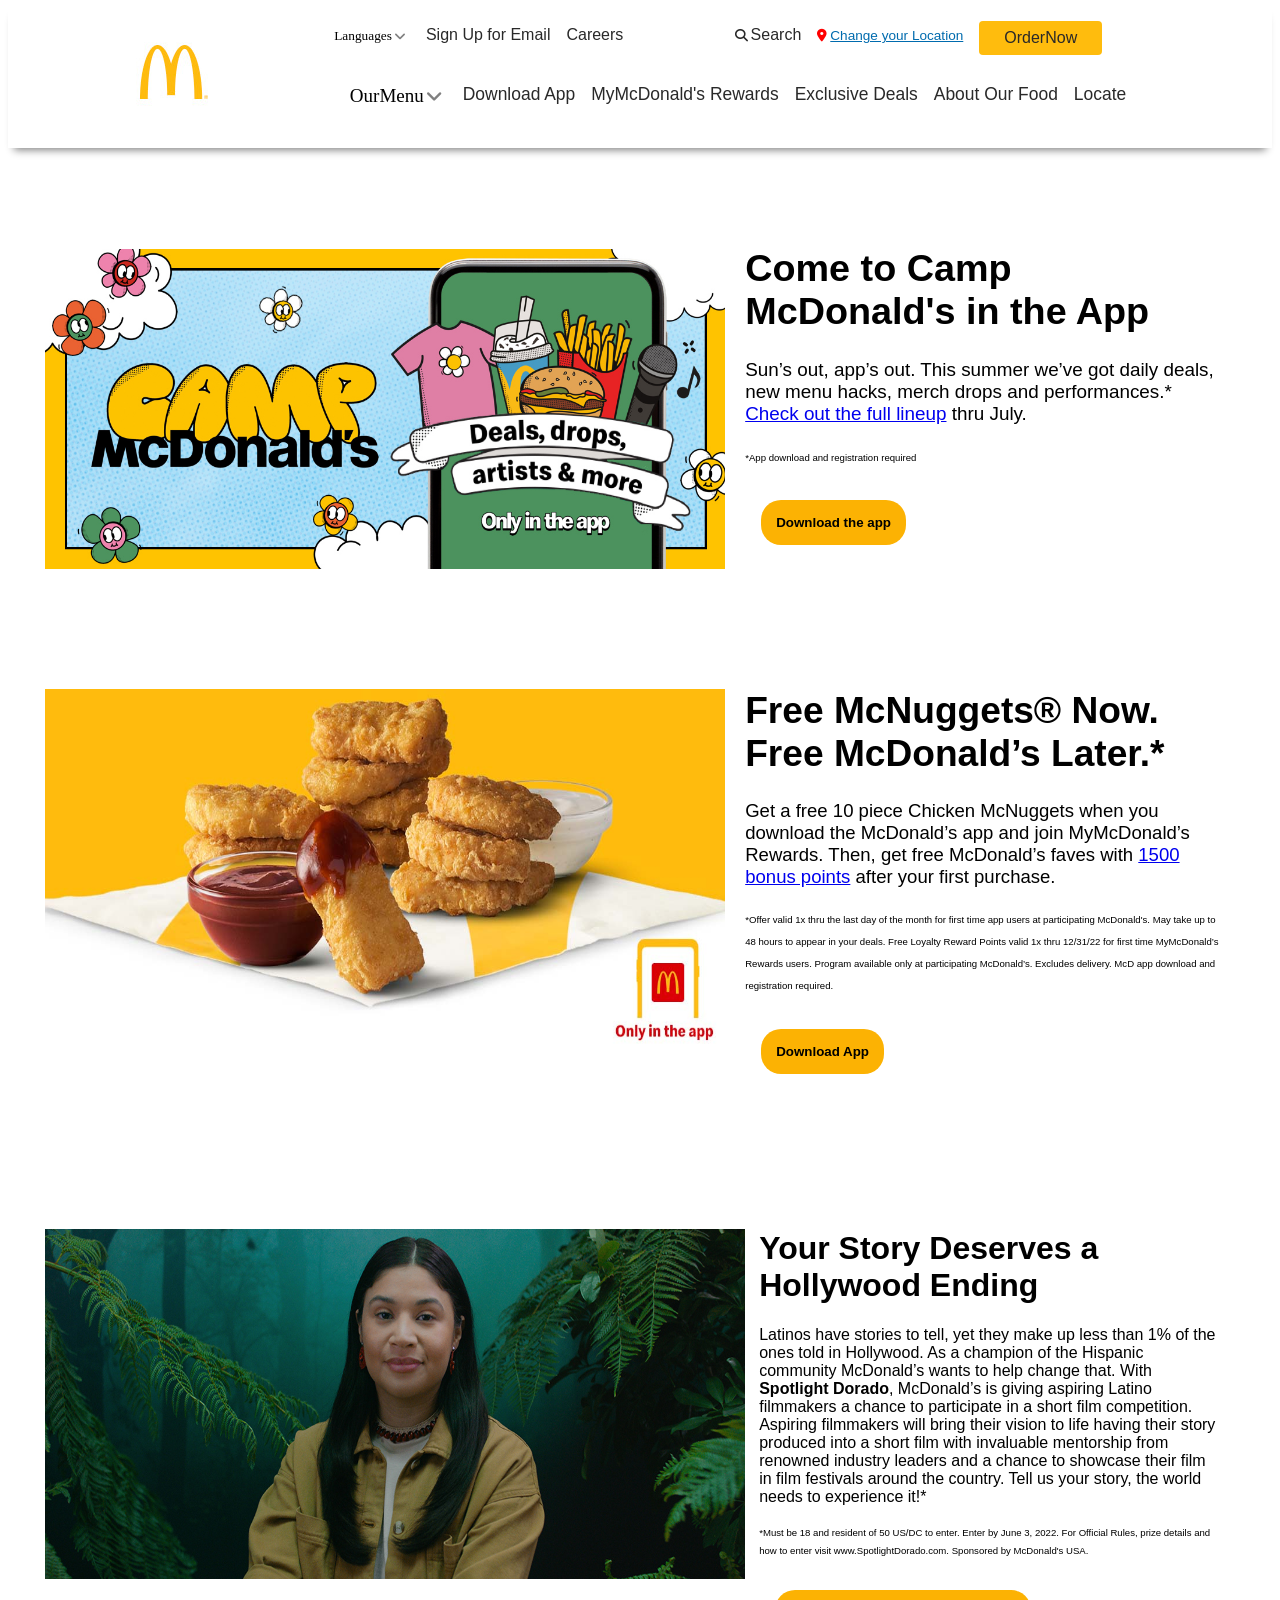
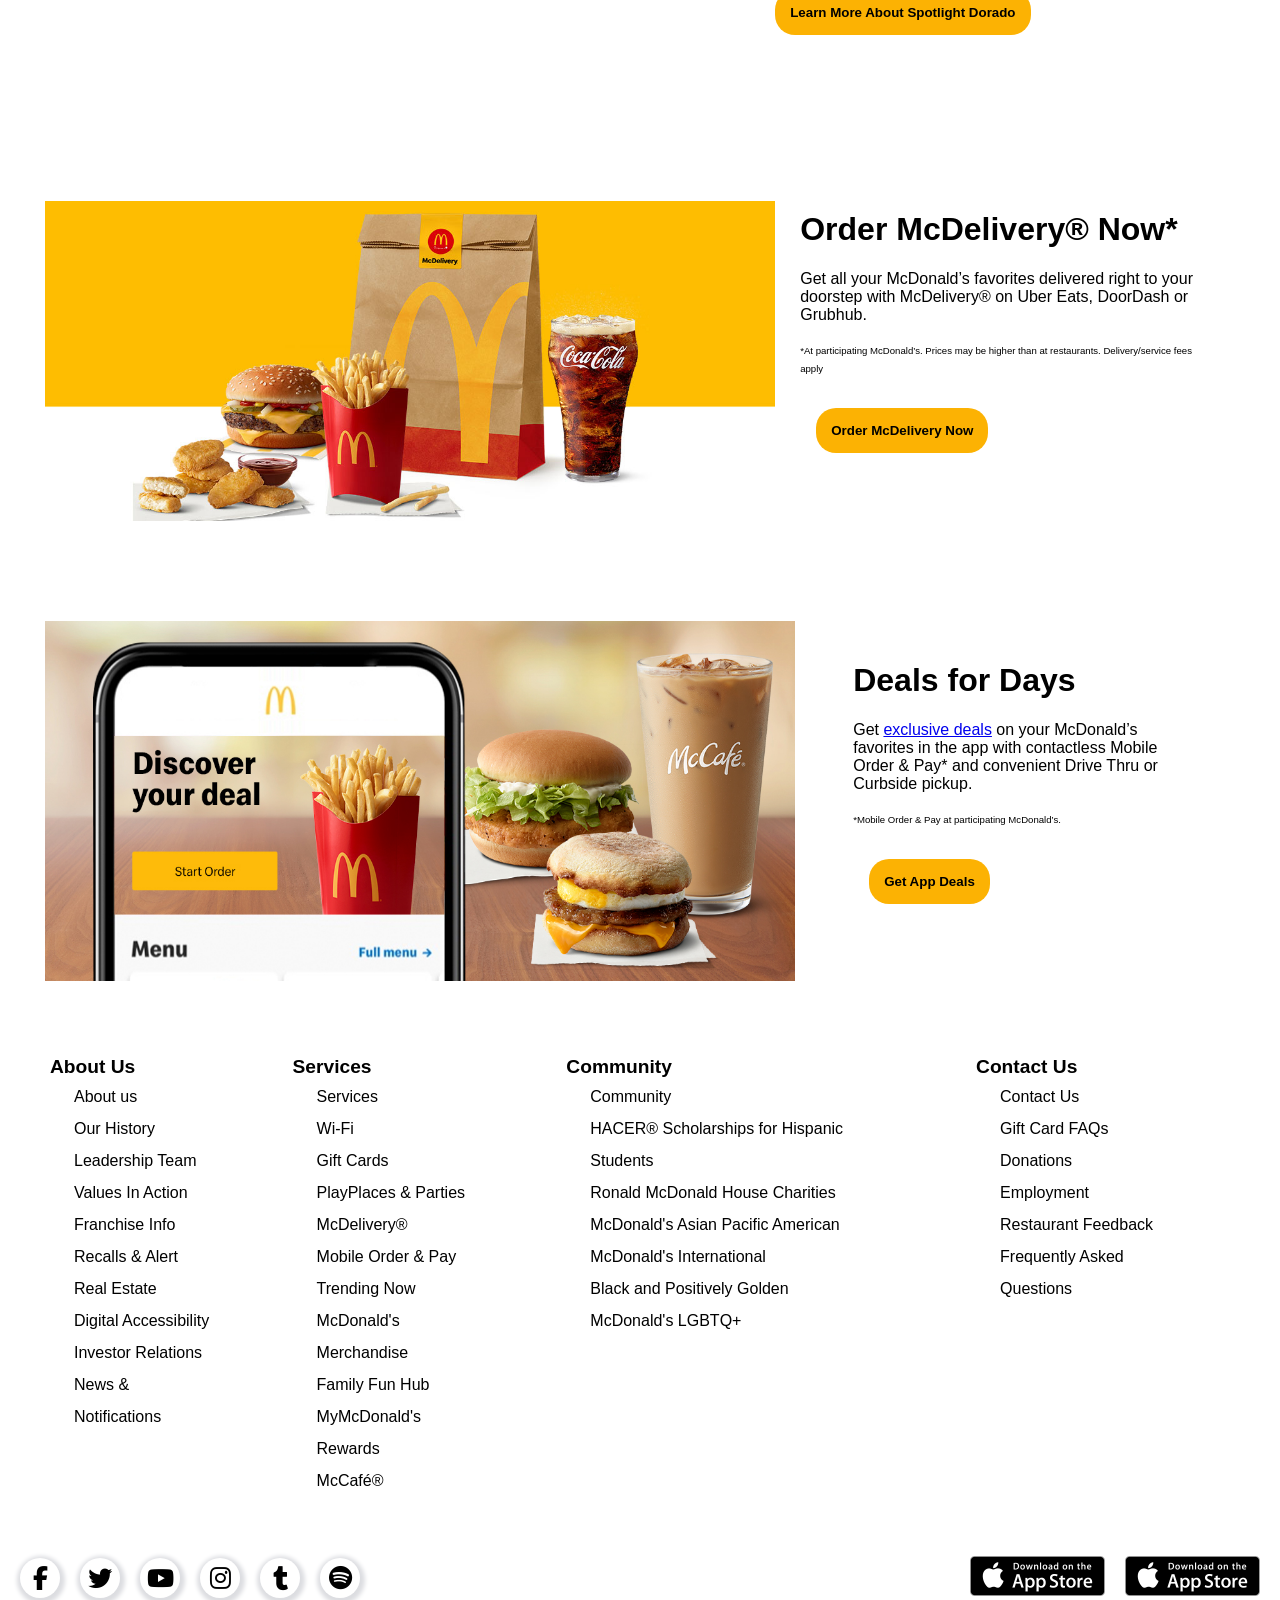
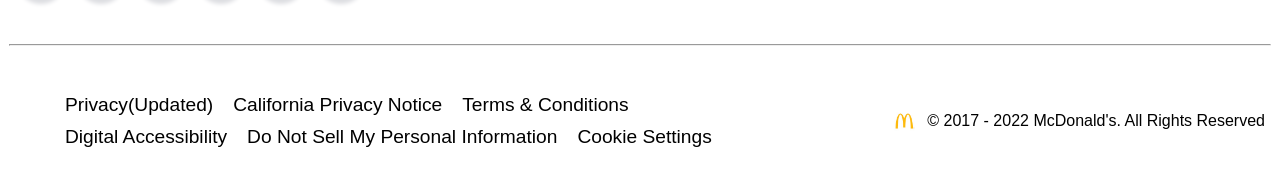
==== commit 1c60046a: "SPELL CORRECTION" ====
--- a/index.html
+++ b/index.html
@@ -21,7 +21,7 @@
 <body>
     <div class="OuterNav">
         <div class="InnerNav">
-            <img src="/images/maclogo.jpg" alt="" class="maclogo">
+            <img src="images/maclogo.jpg" alt="" class="maclogo">
             <div class="Datacontentnav1">
                 <div class="Nav1List">
                     <ul class="ListItems-0">
@@ -74,27 +74,27 @@
         <div class="ForFoodMenu">
             <div class="ForFood">
                 <ul class="Food">
-                    <li><a href="" class="foodimage"><img src="/images/food1.jpg" alt=""></a><span
+                    <li><a href="" class="foodimage"><img src="images/food1.jpg" alt=""></a><span
                             class="text">Beverages</span></li>
-                    <li><a href="" class="foodimage"><img src="/images/food2.jpg" alt=""></a><span
+                    <li><a href="" class="foodimage"><img src="images/food2.jpg" alt=""></a><span
                             class="text">Combo Meal</span></li>
-                    <li><a href="" class="foodimage"><img src="/images/food3.jpg" alt=""></a><span
+                    <li><a href="" class="foodimage"><img src="images/food3.jpg" alt=""></a><span
                             class="text">McCafé® Bakery</span></li>
-                    <li><a href="" class="foodimage"><img src="/images/food4.jpg" alt=""></a><span
+                    <li><a href="" class="foodimage"><img src="images/food4.jpg" alt=""></a><span
                             class="text">BreakFast</span></li>
-                    <li><a href="" class="foodimage"><img src="/images/food5.jpg" alt=""></a><span
+                    <li><a href="" class="foodimage"><img src="images/food5.jpg" alt=""></a><span
                             class="text">Dessert & Shakes</span></li>
-                    <li><a href="" class="foodimage"><img src="/images/food6.jpg" alt=""></a><span
+                    <li><a href="" class="foodimage"><img src="images/food6.jpg" alt=""></a><span
                             class="text">Snacks and sides</span></li>
-                    <li><a href="" class="foodimage"><img src="/images/food7.jpg" alt=""></a><span
+                    <li><a href="" class="foodimage"><img src="images/food7.jpg" alt=""></a><span
                             class="text">Burgers</span></li>
-                    <li><a href="" class="foodimage"><img src="/images/food8.jpg" alt=""></a><span
+                    <li><a href="" class="foodimage"><img src="images/food8.jpg" alt=""></a><span
                             class="text">Happy Meal®</span></li>
-                    <li><a href="" class="foodimage"><img src="/images/food9.jpg" alt=""></a><span
+                    <li><a href="" class="foodimage"><img src="images/food9.jpg" alt=""></a><span
                             class="text">$1 $2 $3 Dollar Menu*</span></li>
-                    <li><a href="" class="foodimage"><img src="/images/food10.jpg" alt=""></a><span
+                    <li><a href="" class="foodimage"><img src="images/food10.jpg" alt=""></a><span
                             class="text">Chicken & Sandwich</span></li>
-                    <li><a href="" class="foodimage"><img src="/images/food11.jpg" alt=""></a><span
+                    <li><a href="" class="foodimage"><img src="images/food11.jpg" alt=""></a><span
                             class="text">McCafé® Drinks</span></li>
                 </ul>
             </div>
@@ -105,7 +105,7 @@
 
     <div class="midcontent">
         <div class="image1">
-            <img src="/images/mac1.jpg" alt="" class="image1 midimgs">
+            <img src="images/mac1.jpg" alt="" class="image1 midimgs">
         </div>
         <div class="sidecontent1">
             <h1>Come to Camp McDonald's in the App</h1>
@@ -113,10 +113,11 @@
                 <a href="/us/en-us/camp-mcdonalds.html">Check out the full lineup</a> thru July.
             </p>
             <p><span class="terms">*App download and registration required</span></p>
-            <button class="midbtn">Downlaod the app</button>
+            <button class="midbtn">Download
+ the app</button>
         </div>
         <div class="image2">
-            <img src="/images/mac2.jpg" alt="" class="image2 midimgs">
+            <img src="images/mac2.jpg" alt="" class="image2 midimgs">
         </div>
         <div class="sidecontent2">
             <h1>Free McNuggets® Now. Free McDonald’s Later.*</h1>
@@ -130,10 +131,11 @@
                     for first time MyMcDonald’s Rewards users. Program available only at participating McDonald’s.
                     Excludes delivery. McD app download and registration required.
                 </span></p>
-            <button class="midbtn">Downlaod App</button>
+            <button class="midbtn">Download
+ App</button>
         </div>
         <div class="image3 midimgs">
-            <img src="/images/mac3.jpg" alt="" class="image3">
+            <img src="images/mac3.jpg" alt="" class="image3">
         </div>
         <div class="sidecontent3">
             <h1>Your Story Deserves a Hollywood Ending</h1>
@@ -149,7 +151,7 @@
             <button class="midbtn">Learn More About Spotlight Dorado</button>
         </div>
         <div class="image4 midimgs">
-            <img src="/images/mac4.jpg" alt="" class="image4">
+            <img src="images/mac4.jpg" alt="" class="image4">
         </div>
         <div class="sidecontent4">
             <h1>Order McDelivery® Now*</h1>
@@ -160,7 +162,7 @@
             <button class="midbtn">Order McDelivery Now</button>
         </div>
         <div class="image5">
-            <img src="/images/mac5.jpg" alt="" class="image5 midimgs">
+            <img src="images/mac5.jpg" alt="" class="image5 midimgs">
         </div>
         <div class="sidecontent5">
             <h1>Deals for Days</h1>
@@ -283,10 +285,10 @@
 
         <div class="link-image">
             <a href="https://apps.apple.com/us/app/mcdonalds-mobile/id922103212" class="images"><img
-                    src="/images/apple.png" alt=""></a>
+                    src="images/apple.png" alt=""></a>
 
             <a href="https://play.google.com/store/apps/details?id=com.mcdonalds.app&hl=en" class="images"><img
-                    src="/images/googleplay.png" alt=""></a>
+                    src="images/googleplay.png" alt=""></a>
         </div>
     </div>
     <hr class="hrline">
@@ -302,7 +304,7 @@
             </ul>
         </div>
         <div class="minilogo">
-            <img src="/images/minimac.jpg" alt="" class="lowlogo">
+            <img src="images/minimac.jpg" alt="" class="lowlogo">
             <p class="pararight">© 2017 - 2022&nbsp;McDonald's. All Rights Reserved</p>
         </div>
     </div>
